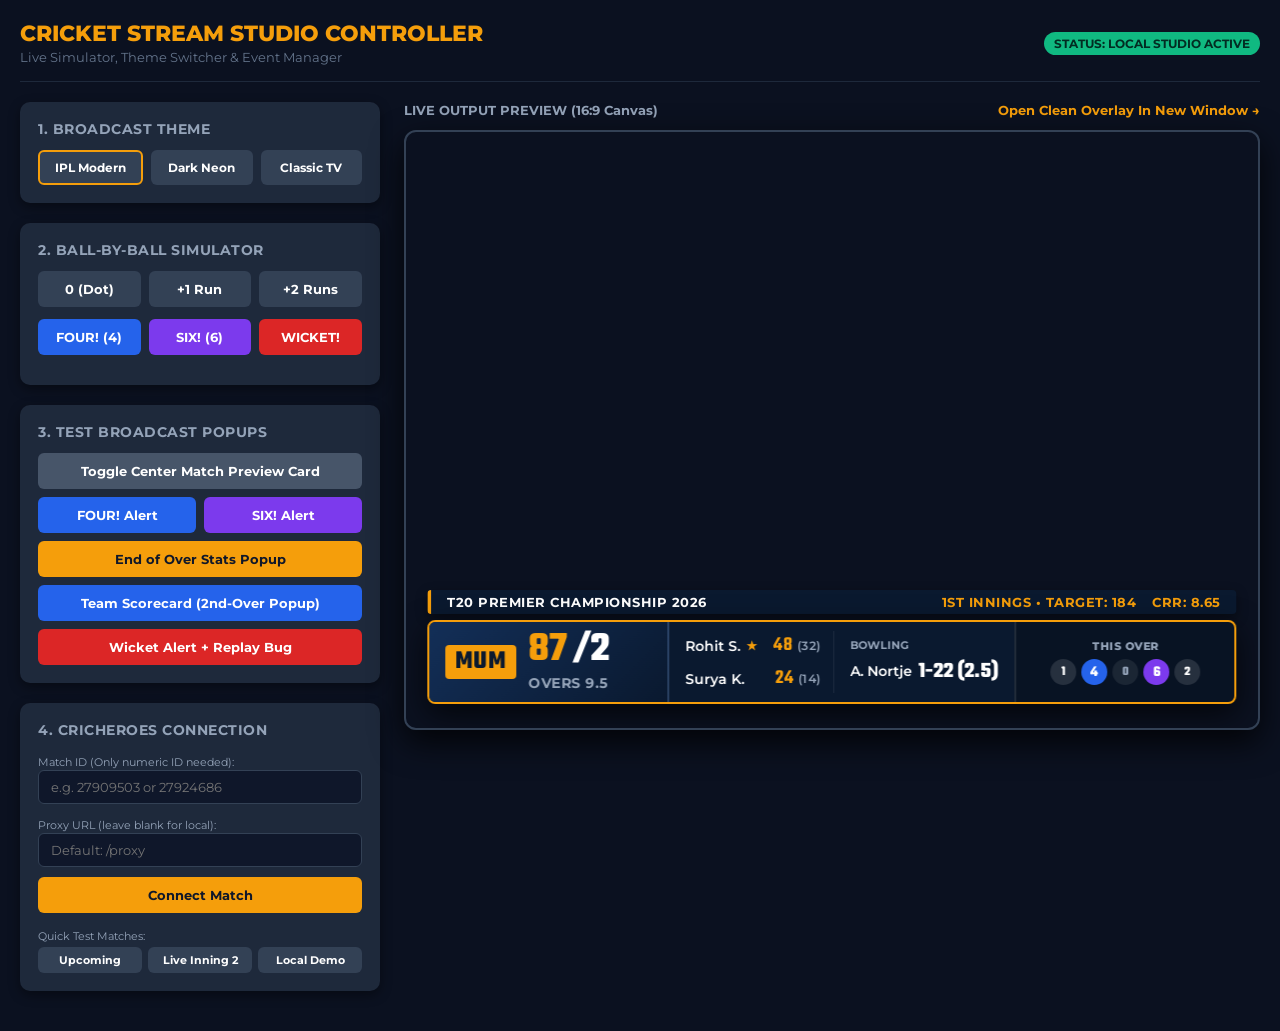
==== controller.html @ 099f8dbc "feat: complete broadcast cricket overlay with upcoming center card, boundaries, and cricheroes live " ====
<!DOCTYPE html>
<html lang="en">
<head>
  <meta charset="UTF-8">
  <meta name="viewport" content="width=device-width, initial-scale=1.0">
  <title>Cricket Stream Overlay Controller & Studio Preview</title>
  <link rel="stylesheet" href="https://fonts.googleapis.com/css2?family=Montserrat:wght@400;600;700;800&display=swap">
  <style>
    * { box-sizing: border-box; margin: 0; padding: 0; font-family: 'Montserrat', sans-serif; }
    body { background: #0b1120; color: #f8fafc; padding: 20px; }
    header { display: flex; justify-content: space-between; align-items: center; margin-bottom: 20px; padding-bottom: 15px; border-bottom: 1px solid #1e293b; }
    h1 { font-size: 22px; font-weight: 800; color: #f59e0b; }
    .status-badge { background: #10b981; color: #022c22; font-weight: 700; padding: 4px 10px; border-radius: 20px; font-size: 12px; }

    .main-grid { display: grid; grid-template-columns: 360px 1fr; gap: 24px; }

    /* Left Control Sidebar */
    .panel { background: #1e293b; border-radius: 10px; padding: 18px; margin-bottom: 20px; box-shadow: 0 4px 12px rgba(0,0,0,0.4); }
    .panel-title { font-size: 14px; font-weight: 700; text-transform: uppercase; color: #94a3b8; margin-bottom: 12px; letter-spacing: 0.5px; }

    .btn-group { display: grid; grid-template-columns: repeat(3, 1fr); gap: 8px; margin-bottom: 12px; }
    button {
      background: #334155; color: #fff; border: none; padding: 10px 8px; border-radius: 6px;
      font-weight: 700; font-size: 13px; cursor: pointer; transition: all 0.2s;
    }
    button:hover { background: #475569; transform: translateY(-1px); }
    button.btn-amber { background: #f59e0b; color: #0f172a; }
    button.btn-amber:hover { background: #d97706; }
    button.btn-red { background: #dc2626; color: #fff; }
    button.btn-red:hover { background: #b91c1c; }
    button.btn-blue { background: #2563eb; color: #fff; }
    button.btn-purple { background: #7c3aed; color: #fff; }

    .theme-picker { display: flex; gap: 8px; }
    .theme-btn { flex: 1; padding: 8px; font-size: 12px; }
    .theme-btn.active { border: 2px solid #f59e0b; }

    input, select {
      width: 100%; background: #0f172a; border: 1px solid #334155; color: #fff;
      padding: 8px 12px; border-radius: 6px; font-size: 13px; margin-bottom: 10px;
    }

    /* Right Preview Section */
    .preview-section { display: flex; flex-direction: column; gap: 12px; }
    .preview-header { display: flex; justify-content: space-between; align-items: center; }
    .preview-container {
      position: relative;
      width: 100%;
      height: 600px;
      background: url('https://images.unsplash.com/photo-1540747913346-19e32dc3e97e?q=80&w=1600&auto=format&fit=crop') center/cover no-repeat;
      border: 2px solid #334155;
      border-radius: 12px;
      overflow: hidden;
      box-shadow: 0 12px 32px rgba(0,0,0,0.8);
    }
    iframe { width: 100%; height: 100%; border: none; }
  </style>
</head>
<body>

  <header>
    <div>
      <h1>CRICKET STREAM STUDIO CONTROLLER</h1>
      <small style="color: #64748b;">Live Simulator, Theme Switcher & Event Manager</small>
    </div>
    <div class="status-badge" id="status-tag">STATUS: LOCAL STUDIO ACTIVE</div>
  </header>

  <div class="main-grid">
    <!-- Left: Controls -->
    <div class="controls-col">
      <!-- Theme Selection -->
      <div class="panel">
        <div class="panel-title">1. Broadcast Theme</div>
        <div class="theme-picker">
          <button class="theme-btn active" onclick="changeTheme('ipl')">IPL Modern</button>
          <button class="theme-btn" onclick="changeTheme('neon')">Dark Neon</button>
          <button class="theme-btn" onclick="changeTheme('classic')">Classic TV</button>
        </div>
      </div>

      <!-- Quick Scoring Simulation -->
      <div class="panel">
        <div class="panel-title">2. Ball-by-Ball Simulator</div>
        <div class="btn-group">
          <button onclick="addRun(0)">0 (Dot)</button>
          <button onclick="addRun(1)">+1 Run</button>
          <button onclick="addRun(2)">+2 Runs</button>
        </div>
        <div class="btn-group">
          <button class="btn-blue" onclick="addRun(4)">FOUR! (4)</button>
          <button class="btn-purple" onclick="addRun(6)">SIX! (6)</button>
          <button class="btn-red" onclick="triggerWicketEvent()">WICKET!</button>
        </div>
      </div>

      <!-- Automated Triggers & Popups -->
      <div class="panel">
        <div class="panel-title">3. Test Broadcast Popups</div>
        <button style="width:100%; margin-bottom:8px; background:#475569;" onclick="toggleUpcomingPreview()">
          Toggle Center Match Preview Card
        </button>
        <div style="display:flex; gap:8px; margin-bottom:8px;">
          <button style="flex:1;" class="btn-blue" onclick="triggerFourEvent()">
            FOUR! Alert
          </button>
          <button style="flex:1;" class="btn-purple" onclick="triggerSixEvent()">
            SIX! Alert
          </button>
        </div>
        <button style="width:100%; margin-bottom:8px;" class="btn-amber" onclick="triggerOverEnd()">
          End of Over Stats Popup
        </button>
        <button style="width:100%; margin-bottom:8px;" class="btn-blue" onclick="triggerScorecard()">
          Team Scorecard (2nd-Over Popup)
        </button>
        <button style="width:100%;" class="btn-red" onclick="triggerWicketEvent()">
          Wicket Alert + Replay Bug
        </button>
      </div>

      <!-- CricHeroes Live Sync Config -->
      <div class="panel">
        <div class="panel-title">4. CricHeroes Connection</div>
        <label style="font-size:11px; color:#94a3b8;">Match ID (Only numeric ID needed):</label>
        <input type="text" id="ch-match-id" placeholder="e.g. 27909503 or 27924686">
        <label style="font-size:11px; color:#94a3b8;">Proxy URL (leave blank for local):</label>
        <input type="text" id="ch-proxy-url" placeholder="Default: /proxy">
        <button class="btn-amber" style="width:100%; margin-bottom:8px;" onclick="connectCricHeroes()">Connect Match</button>
        
        <div style="font-size:11px; color:#94a3b8; margin: 8px 0 4px 0;">Quick Test Matches:</div>
        <div style="display:flex; gap:6px;">
          <button style="flex:1; font-size:11px; padding:6px 4px;" onclick="loadPresetMatch('27909503')">Upcoming</button>
          <button style="flex:1; font-size:11px; padding:6px 4px;" onclick="loadPresetMatch('27924686')">Live Inning 2</button>
          <button style="flex:1; font-size:11px; padding:6px 4px;" onclick="loadPresetMatch('demo')">Local Demo</button>
        </div>
      </div>
    </div>

    <!-- Right: Studio Live Preview -->
    <div class="preview-section">
      <div class="preview-header">
        <span style="font-weight:700; font-size:13px; color:#94a3b8;">LIVE OUTPUT PREVIEW (16:9 Canvas)</span>
        <a href="index.html" target="_blank" style="color:#f59e0b; font-size:13px; font-weight:700; text-decoration:none;">Open Clean Overlay In New Window &rarr;</a>
      </div>
      <div class="preview-container">
        <iframe id="overlay-frame" src="index.html"></iframe>
      </div>
    </div>
  </div>

  <script>
    const iframe = document.getElementById('overlay-frame');

    function changeTheme(themeName) {
      document.querySelectorAll('.theme-btn').forEach(b => b.classList.remove('active'));
      event.target.classList.add('active');
      iframe.contentWindow.postMessage({ type: 'SET_THEME', theme: themeName }, '*');
    }

    function addRun(runs) {
      const state = iframe.contentWindow.cricketOverlay.getState();
      state.battingTeam.score += runs;
      state.thisOver.push(runs === 0 ? "•" : String(runs));
      // Update striker
      state.batsmen[0].runs += runs;
      state.batsmen[0].balls += 1;
      if (runs === 4) state.batsmen[0].fours += 1;
      if (runs === 6) state.batsmen[0].sixes += 1;

      iframe.contentWindow.postMessage({ type: 'UPDATE_OVERLAY_STATE', state: state }, '*');

      if (runs === 4) {
        iframe.contentWindow.postMessage({ type: 'TRIGGER_FOUR', batsman: state.batsmen[0].name }, '*');
      } else if (runs === 6) {
        iframe.contentWindow.postMessage({ type: 'TRIGGER_SIX', batsman: state.batsmen[0].name }, '*');
      }
    }

    function triggerFourEvent() {
      iframe.contentWindow.postMessage({ type: 'TRIGGER_FOUR' }, '*');
    }

    function triggerSixEvent() {
      iframe.contentWindow.postMessage({ type: 'TRIGGER_SIX' }, '*');
    }

    function toggleUpcomingPreview() {
      if (!iframe.contentWindow || !iframe.contentWindow.cricketOverlay) return;
      const state = iframe.contentWindow.cricketOverlay.getState();
      state.isUpcoming = !state.isUpcoming;
      if (state.isUpcoming) {
        state.teamA = {
          name: "Ocean Warriors",
          shortName: "OW",
          captain: "Auddii",
          logo: "https://media.cricheroes.in/team_logo/1761759472924_CKpYufmc7X3X.jpeg"
        };
        state.teamB = {
          name: "R10 ELEVENS",
          shortName: "R10",
          captain: "Shankar Rathod",
          logo: "https://media.cricheroes.in/team_logo/1791812642205_kO8mwM1EI9f2.png"
        };
        state.tournament = "PRE-MATCH BROADCAST PREVIEW";
        state.format = "16 OVERS • TENNIS BALL";
        state.venue = "CSMCC CHANDKHED, PUNE";
        state.startTime = "Today • 03:30 PM";
        state.toss = "TOSS PENDING";
        state.matchStatus = "MATCH STARTING SOON";
      }
      iframe.contentWindow.postMessage({ type: 'UPDATE_OVERLAY_STATE', state: state }, '*');
    }

    function triggerWicketEvent() {
      iframe.contentWindow.postMessage({ type: 'TRIGGER_WICKET' }, '*');
    }

    function triggerOverEnd() {
      iframe.contentWindow.postMessage({ type: 'TRIGGER_OVER_SUMMARY' }, '*');
    }

    function triggerScorecard() {
      iframe.contentWindow.postMessage({ type: 'TRIGGER_SCORECARD' }, '*');
    }

    function loadPresetMatch(mid) {
      document.getElementById('ch-match-id').value = mid;
      connectCricHeroes();
    }

    function connectCricHeroes() {
      const inputVal = document.getElementById('ch-match-id').value.trim();
      let pUrl = document.getElementById('ch-proxy-url').value.trim() || '/proxy';
      if (!inputVal) { alert("Please enter a valid CricHeroes Match ID, URL, or 'demo'."); return; }

      // Extract numeric match ID for MQTT and preserve full URL for metadata scraper
      const idMatch = inputVal.match(/\d{7,10}/);
      const cleanId = idMatch ? idMatch[0] : inputVal;
      const urlQuery = inputVal.startsWith('http') ? `&matchUrl=${encodeURIComponent(inputVal)}` : '';

      iframe.src = `index.html?mode=live&matchId=${encodeURIComponent(cleanId)}${urlQuery}&proxyUrl=${encodeURIComponent(pUrl)}&t=${Date.now()}`;
      document.getElementById('status-tag').innerText = `STATUS: CONNECTED TO MATCH ${cleanId}`;
      document.getElementById('status-tag').style.background = '#10b981';
    }
  </script>
</body>
</html>
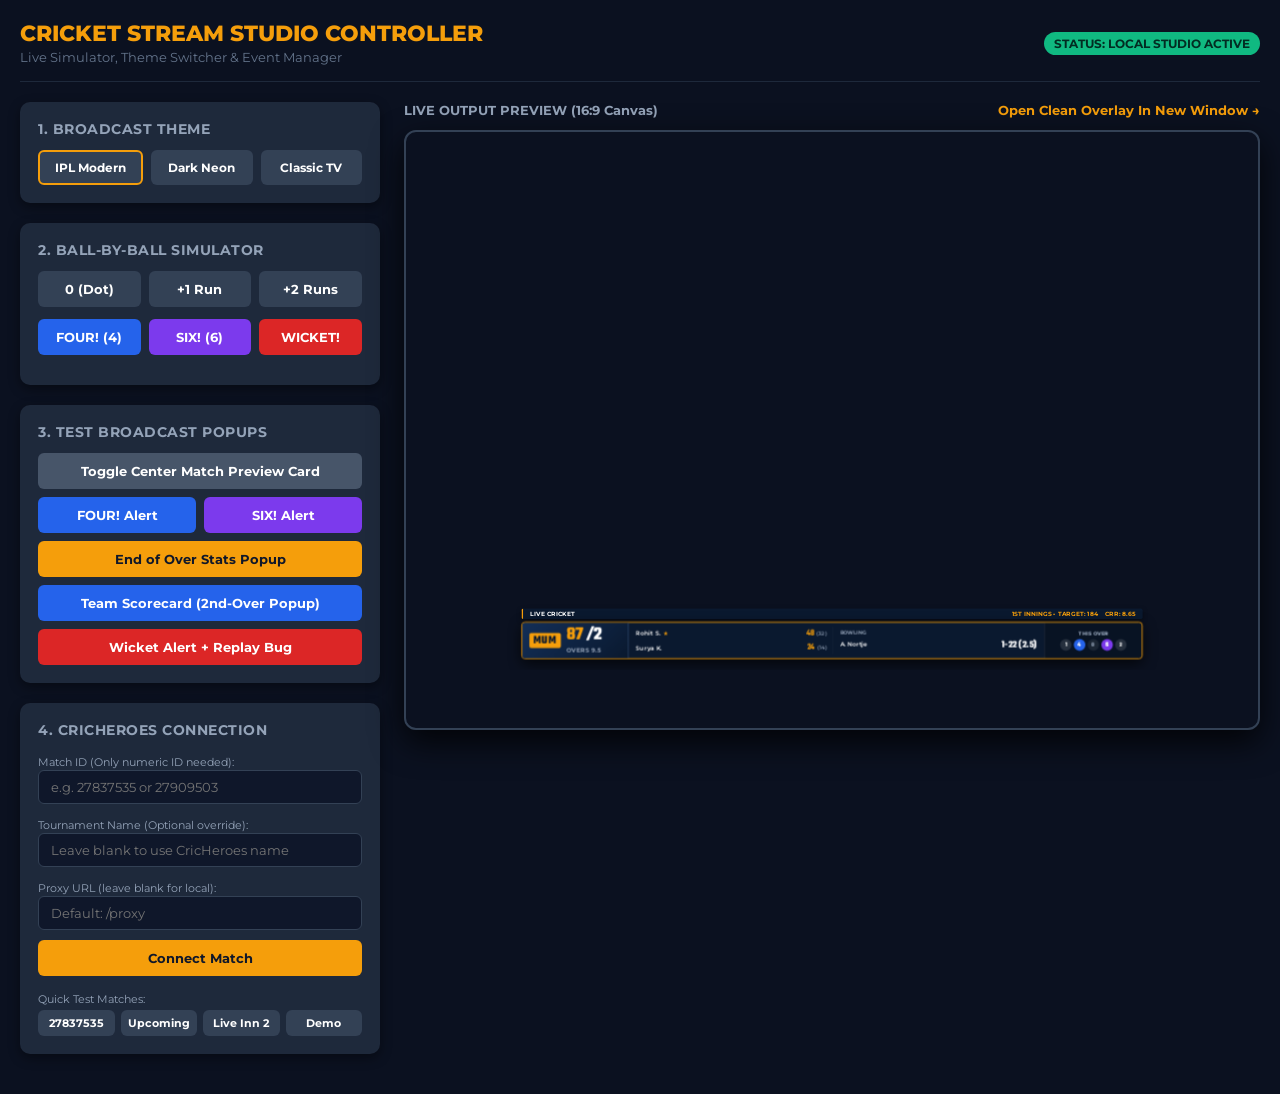
==== commit 0ce47e10: "fix: resolve tournament name for individual matches and add custom override support" ====
--- a/controller.html
+++ b/controller.html
@@ -123,16 +123,19 @@
       <div class="panel">
         <div class="panel-title">4. CricHeroes Connection</div>
         <label style="font-size:11px; color:#94a3b8;">Match ID (Only numeric ID needed):</label>
-        <input type="text" id="ch-match-id" placeholder="e.g. 27909503 or 27924686">
+        <input type="text" id="ch-match-id" placeholder="e.g. 27837535 or 27909503">
+        <label style="font-size:11px; color:#94a3b8;">Tournament Name (Optional override):</label>
+        <input type="text" id="ch-tournament-name" placeholder="Leave blank to use CricHeroes name">
         <label style="font-size:11px; color:#94a3b8;">Proxy URL (leave blank for local):</label>
         <input type="text" id="ch-proxy-url" placeholder="Default: /proxy">
         <button class="btn-amber" style="width:100%; margin-bottom:8px;" onclick="connectCricHeroes()">Connect Match</button>
         
         <div style="font-size:11px; color:#94a3b8; margin: 8px 0 4px 0;">Quick Test Matches:</div>
         <div style="display:flex; gap:6px;">
-          <button style="flex:1; font-size:11px; padding:6px 4px;" onclick="loadPresetMatch('27909503')">Upcoming</button>
-          <button style="flex:1; font-size:11px; padding:6px 4px;" onclick="loadPresetMatch('27924686')">Live Inning 2</button>
-          <button style="flex:1; font-size:11px; padding:6px 4px;" onclick="loadPresetMatch('demo')">Local Demo</button>
+          <button style="flex:1; font-size:11px; padding:6px 2px;" onclick="loadPresetMatch('27837535')">27837535</button>
+          <button style="flex:1; font-size:11px; padding:6px 2px;" onclick="loadPresetMatch('27909503')">Upcoming</button>
+          <button style="flex:1; font-size:11px; padding:6px 2px;" onclick="loadPresetMatch('27924686')">Live Inn 2</button>
+          <button style="flex:1; font-size:11px; padding:6px 2px;" onclick="loadPresetMatch('demo')">Demo</button>
         </div>
       </div>
     </div>
@@ -238,8 +241,10 @@
       const idMatch = inputVal.match(/\d{7,10}/);
       const cleanId = idMatch ? idMatch[0] : inputVal;
       const urlQuery = inputVal.startsWith('http') ? `&matchUrl=${encodeURIComponent(inputVal)}` : '';
-
-      iframe.src = `index.html?mode=live&matchId=${encodeURIComponent(cleanId)}${urlQuery}&proxyUrl=${encodeURIComponent(pUrl)}&t=${Date.now()}`;
+      const tournVal = document.getElementById('ch-tournament-name').value.trim();
+      const tournQuery = tournVal ? `&tournament=${encodeURIComponent(tournVal)}` : '';
+
+      iframe.src = `index.html?mode=live&matchId=${encodeURIComponent(cleanId)}${urlQuery}${tournQuery}&proxyUrl=${encodeURIComponent(pUrl)}&t=${Date.now()}`;
       document.getElementById('status-tag').innerText = `STATUS: CONNECTED TO MATCH ${cleanId}`;
       document.getElementById('status-tag').style.background = '#10b981';
     }
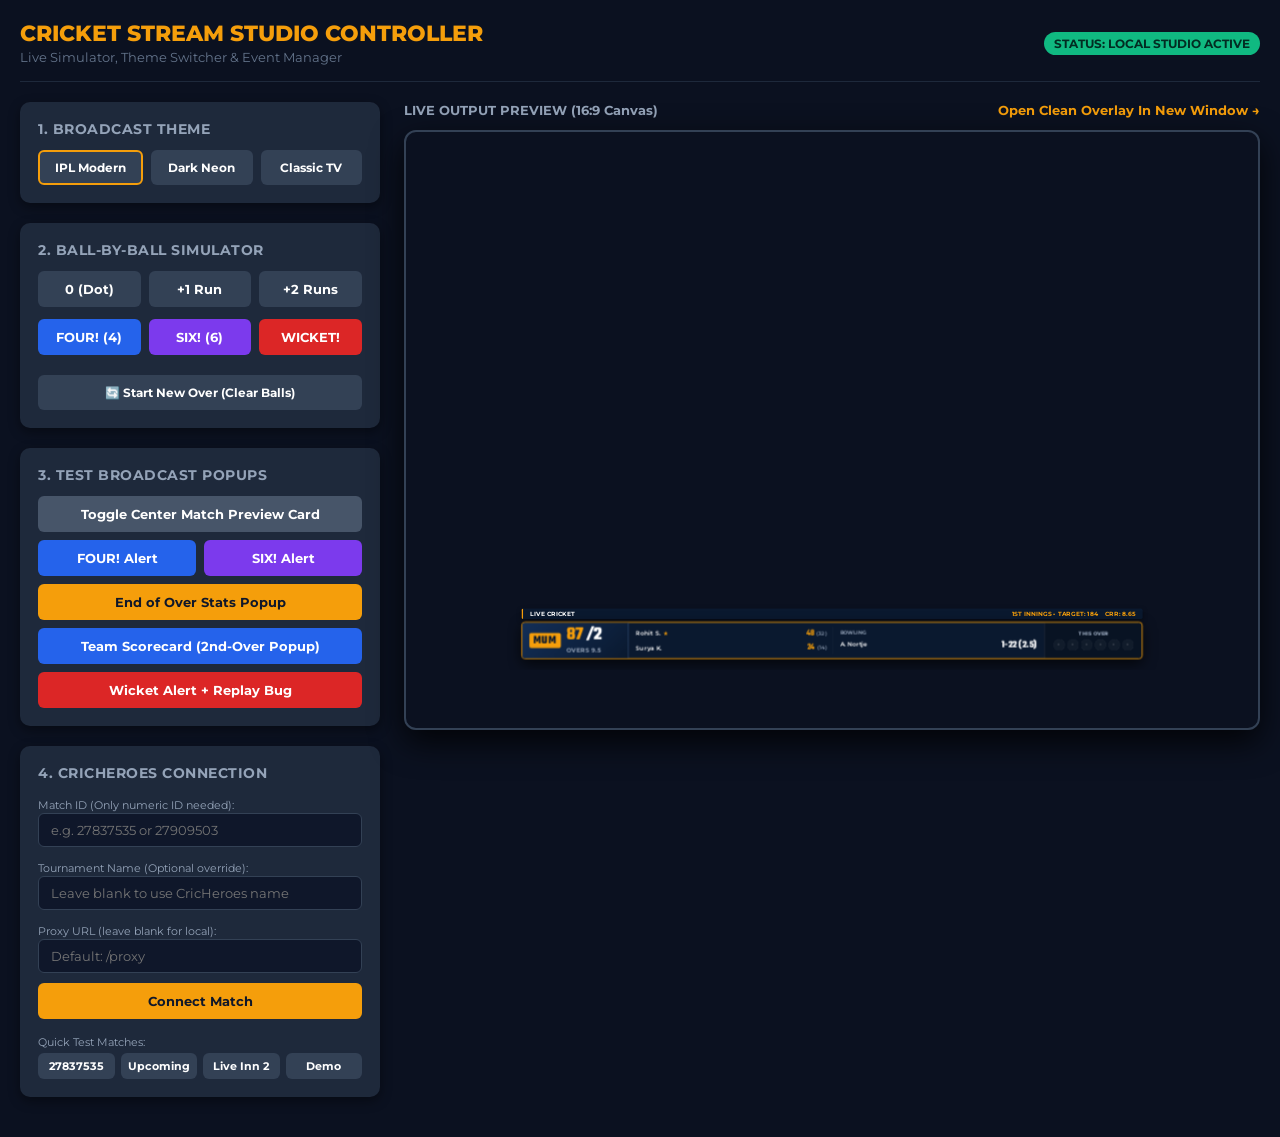
==== commit 54991450: "fix(overlay): clear This Over balls on new over transition and display clean placeholder slots" ====
--- a/controller.html
+++ b/controller.html
@@ -92,6 +92,9 @@
           <button class="btn-purple" onclick="addRun(6)">SIX! (6)</button>
           <button class="btn-red" onclick="triggerWicketEvent()">WICKET!</button>
         </div>
+        <button style="width:100%; margin-top:8px; background:#334155; font-size:12px;" onclick="startNewOver()">
+          🔄 Start New Over (Clear Balls)
+        </button>
       </div>
 
       <!-- Automated Triggers & Popups -->
@@ -163,8 +166,26 @@
 
     function addRun(runs) {
       const state = iframe.contentWindow.cricketOverlay.getState();
+      if (!Array.isArray(state.thisOver)) state.thisOver = [];
+
+      // If previous over already finished (6 balls bowled), auto-clear for new over
+      if (state.thisOver.length >= 6) {
+        state.thisOver = [];
+      }
+
       state.battingTeam.score += runs;
       state.thisOver.push(runs === 0 ? "•" : String(runs));
+
+      // Increment overs
+      const currentOversFloat = parseFloat(state.battingTeam.overs || "0");
+      let overNum = Math.floor(currentOversFloat);
+      let ballNum = Math.round((currentOversFloat % 1) * 10) + 1;
+      if (ballNum >= 6) {
+        overNum += 1;
+        ballNum = 0;
+      }
+      state.battingTeam.overs = `${overNum}.${ballNum}`;
+
       // Update striker
       state.batsmen[0].runs += runs;
       state.batsmen[0].balls += 1;
@@ -178,6 +199,12 @@
       } else if (runs === 6) {
         iframe.contentWindow.postMessage({ type: 'TRIGGER_SIX', batsman: state.batsmen[0].name }, '*');
       }
+    }
+
+    function startNewOver() {
+      const state = iframe.contentWindow.cricketOverlay.getState();
+      state.thisOver = [];
+      iframe.contentWindow.postMessage({ type: 'UPDATE_OVERLAY_STATE', state: state }, '*');
     }
 
     function triggerFourEvent() {
@@ -220,7 +247,12 @@
     }
 
     function triggerOverEnd() {
+      const state = iframe.contentWindow.cricketOverlay.getState();
       iframe.contentWindow.postMessage({ type: 'TRIGGER_OVER_SUMMARY' }, '*');
+      setTimeout(() => {
+        state.thisOver = [];
+        iframe.contentWindow.postMessage({ type: 'UPDATE_OVERLAY_STATE', state: state }, '*');
+      }, 3500);
     }
 
     function triggerScorecard() {
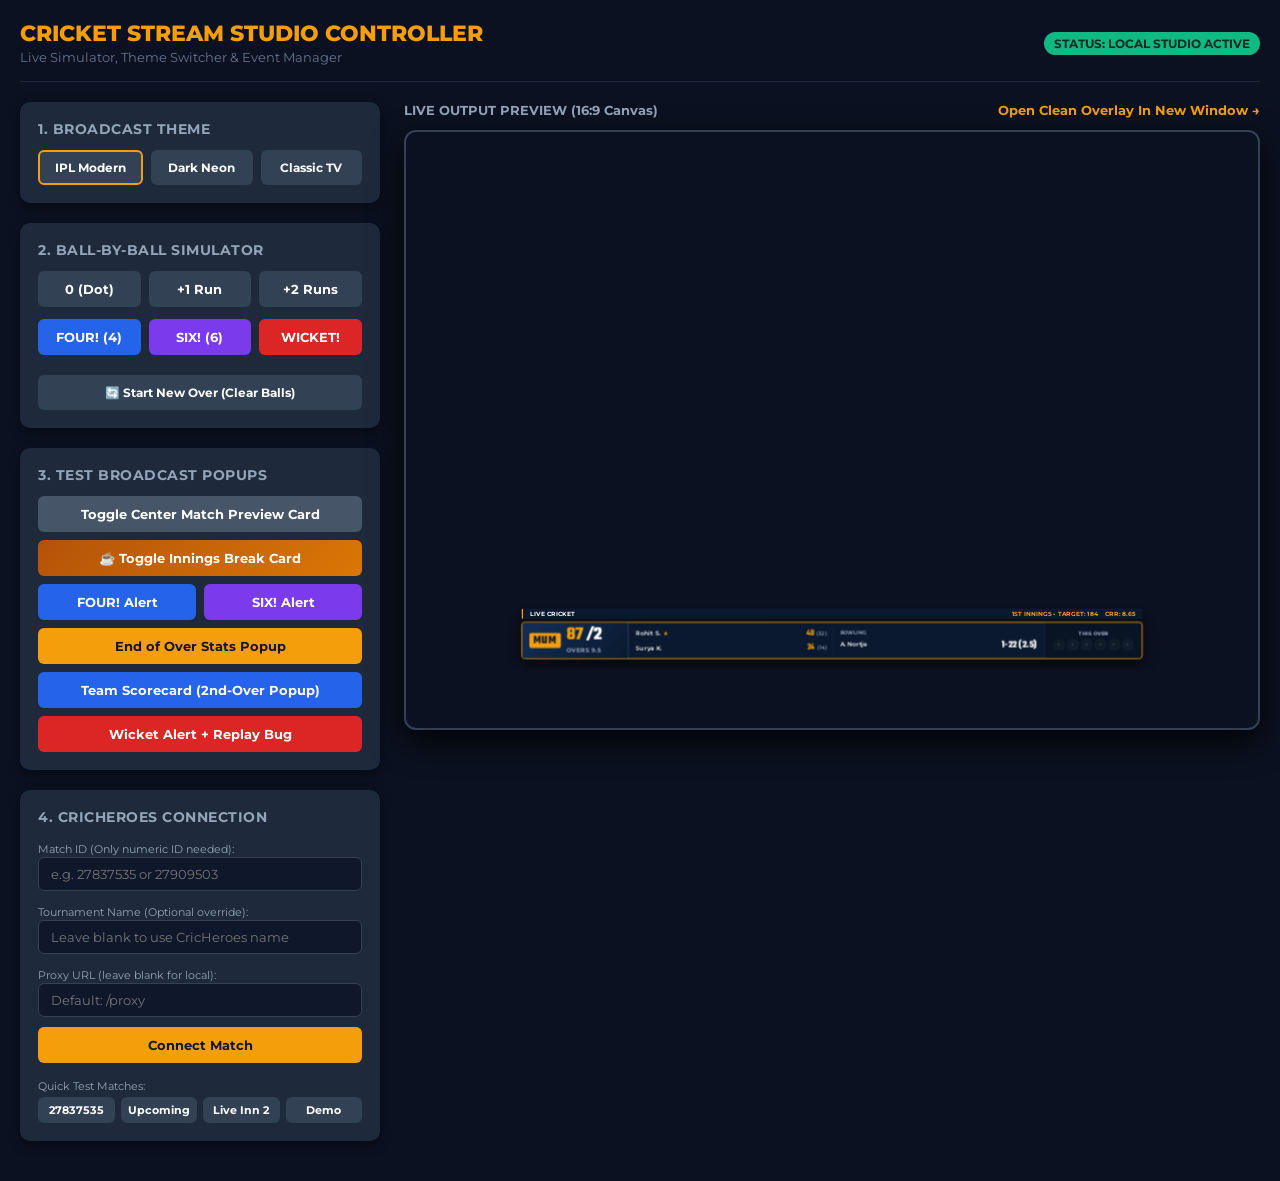
==== commit 9d7ee88a: "feat(overlay): add dedicated broadcast-grade Innings Break card with full batting and bowling figure" ====
--- a/controller.html
+++ b/controller.html
@@ -102,6 +102,9 @@
         <div class="panel-title">3. Test Broadcast Popups</div>
         <button style="width:100%; margin-bottom:8px; background:#475569;" onclick="toggleUpcomingPreview()">
           Toggle Center Match Preview Card
+        </button>
+        <button style="width:100%; margin-bottom:8px; background:linear-gradient(135deg, #b45309, #d97706); color:#fff; font-weight:700;" onclick="toggleInningsBreak()">
+          ☕ Toggle Innings Break Card
         </button>
         <div style="display:flex; gap:8px; margin-bottom:8px;">
           <button style="flex:1;" class="btn-blue" onclick="triggerFourEvent()">
@@ -242,6 +245,13 @@
       iframe.contentWindow.postMessage({ type: 'UPDATE_OVERLAY_STATE', state: state }, '*');
     }
 
+    function toggleInningsBreak() {
+      if (!iframe.contentWindow || !iframe.contentWindow.cricketOverlay) return;
+      const state = iframe.contentWindow.cricketOverlay.getState();
+      state.isInningsBreak = !state.isInningsBreak;
+      iframe.contentWindow.postMessage({ type: 'UPDATE_OVERLAY_STATE', state: state }, '*');
+    }
+
     function triggerWicketEvent() {
       iframe.contentWindow.postMessage({ type: 'TRIGGER_WICKET' }, '*');
     }
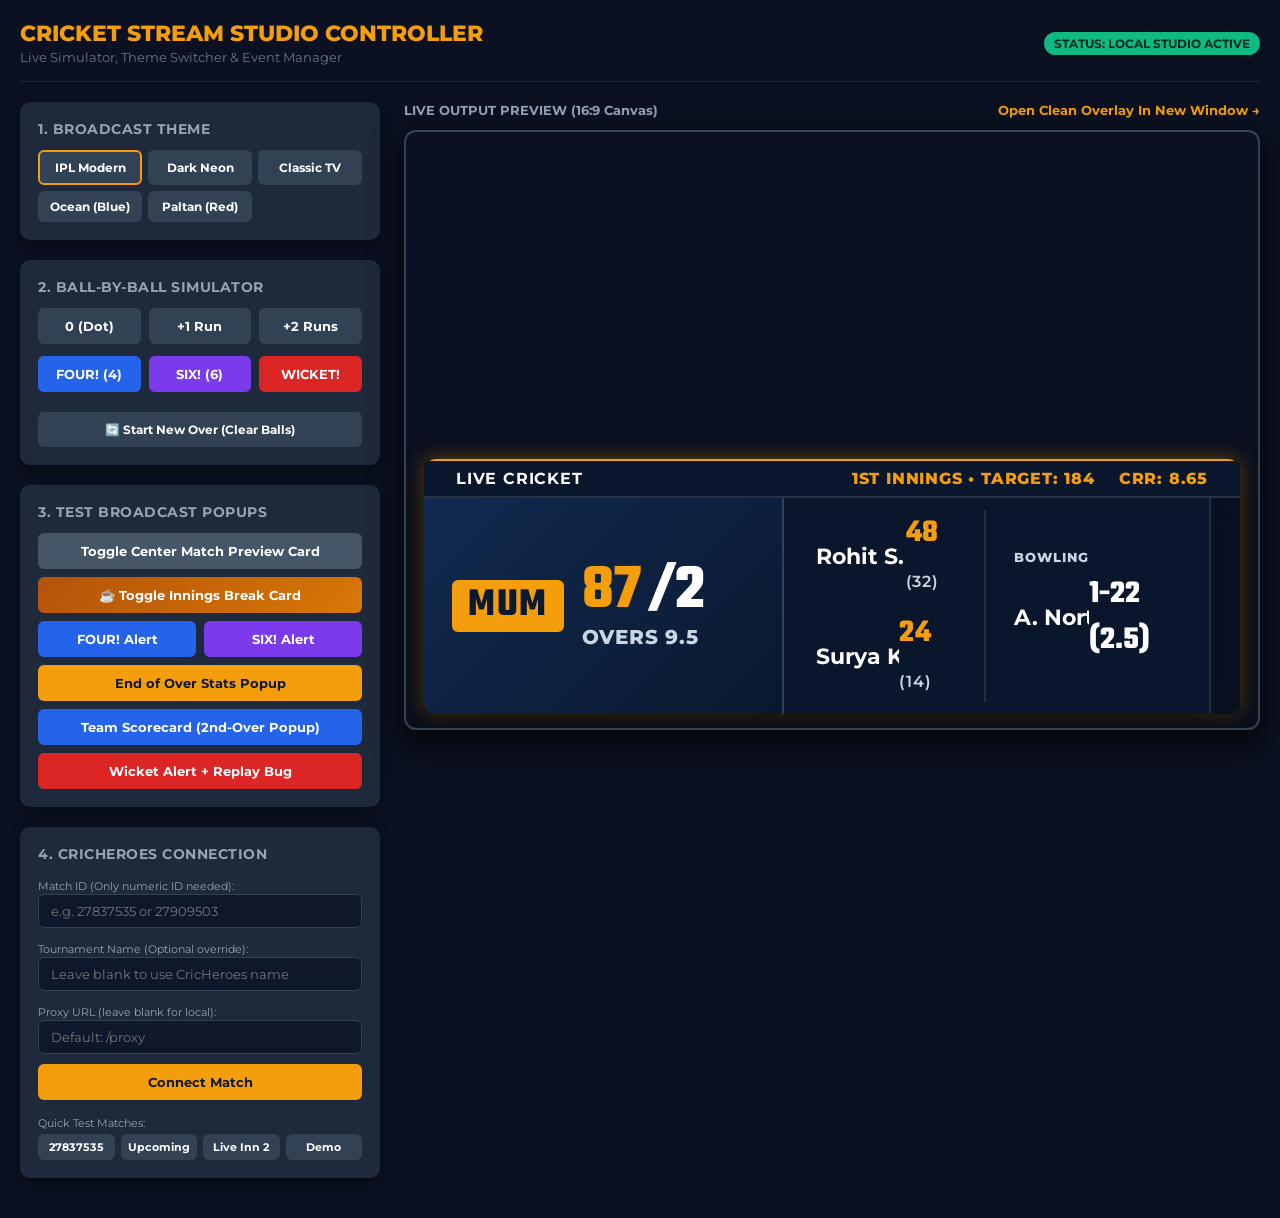
==== commit a4785a00: "feat: add Ocean and Paltan themes, frosted-glass background transparency, and floating broadcast mar" ====
--- a/controller.html
+++ b/controller.html
@@ -72,10 +72,12 @@
       <!-- Theme Selection -->
       <div class="panel">
         <div class="panel-title">1. Broadcast Theme</div>
-        <div class="theme-picker">
+        <div class="theme-picker" style="display:grid; grid-template-columns: repeat(auto-fit, minmax(100px, 1fr)); gap: 6px;">
           <button class="theme-btn active" onclick="changeTheme('ipl')">IPL Modern</button>
           <button class="theme-btn" onclick="changeTheme('neon')">Dark Neon</button>
           <button class="theme-btn" onclick="changeTheme('classic')">Classic TV</button>
+          <button class="theme-btn" onclick="changeTheme('ocean')">Ocean (Blue)</button>
+          <button class="theme-btn" onclick="changeTheme('paltan')">Paltan (Red)</button>
         </div>
       </div>
 
